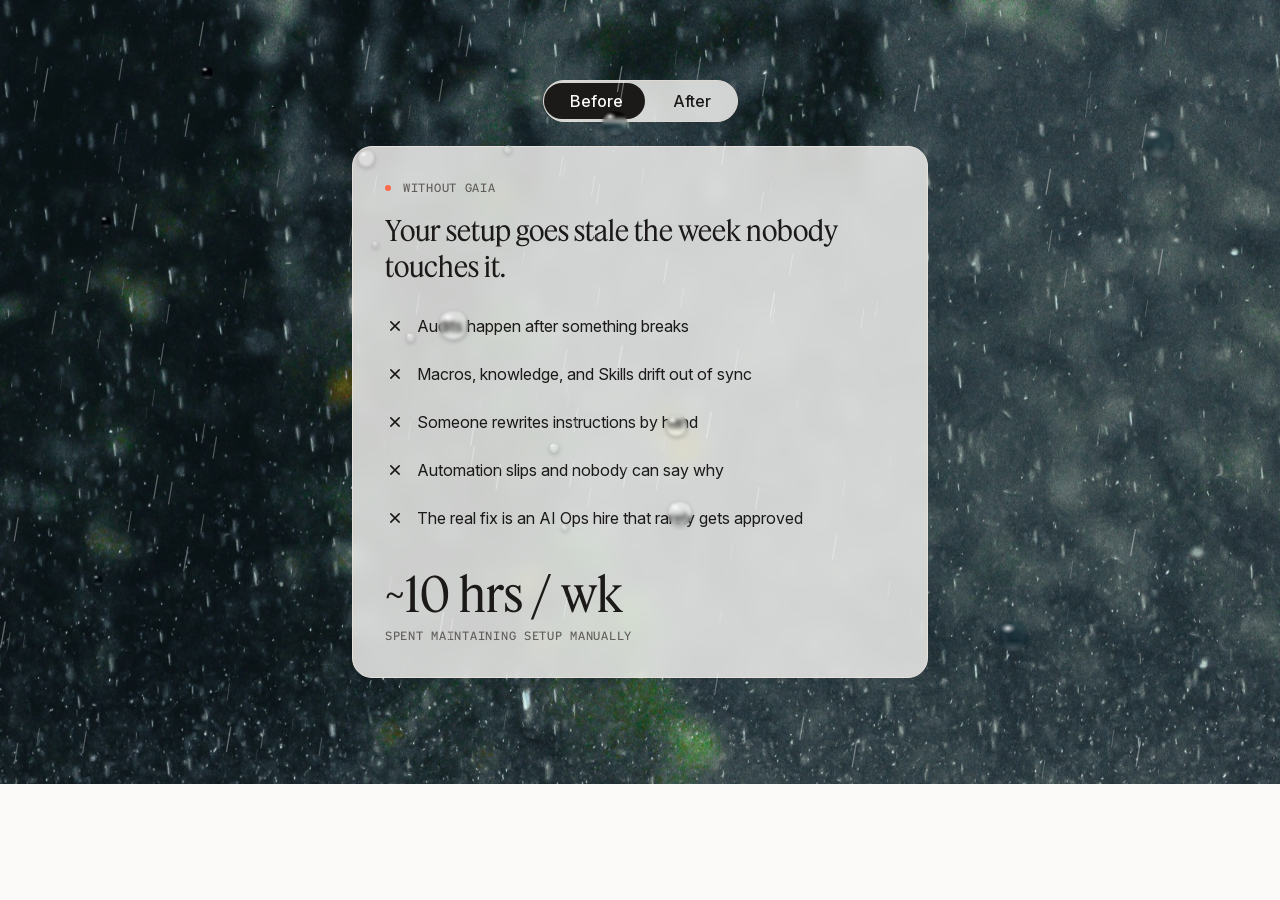
==== before-after-prototype/index.html @ 13d7703d "Add Before/After section prototype and README" ====
<!DOCTYPE html>
<html lang="en">
<head>
<meta charset="utf-8">
<meta name="viewport" content="width=device-width, initial-scale=1">
<title>Before and after Gaia</title>
<style>
  @font-face { font-family: "Feature Deck"; src: url("assets/fonts/FeatureDeck-Regular-Web.woff2") format("woff2"); font-weight: 400; font-display: swap; }
  @font-face { font-family: "Inter Variable"; src: url("assets/fonts/InterVariable.woff2") format("woff2"); font-weight: 100 900; font-display: swap; }
  @font-face { font-family: "Red Hat Mono"; src: url("assets/fonts/RedHatMono-VF.woff2") format("woff2"); font-weight: 300 700; font-display: swap; }

  :root {
    --paper: #fcfaf8;
    --ink: #1b1a19;
    --content-tertiary: #5f5c59;
    --border-default: #e8e2dc;
    --border-bold: #dfd9d3;
    --border-faint: #f8f5f1;
    --brand-500: #fb6b4b;
    --card-bg: rgba(252, 250, 248, 0.8);
    --fade: 450ms;
  }

  * { box-sizing: border-box; }
  html, body { margin: 0; background: var(--paper); color: var(--ink); }
  body { font-family: "Inter Variable", Inter, system-ui, sans-serif; -webkit-font-smoothing: antialiased; }

  /* ---------- Section ---------- */
  .ba {
    position: relative;
    width: 100%;
    max-width: 1440px;
    min-height: 780px;
    margin: 0 auto;
    padding: 80px 24px;
    display: flex;
    flex-direction: column;
    align-items: center;
    gap: 24px;
    overflow: hidden;
    isolation: isolate;
  }

  /* Two full-bleed scenes stacked; the active one is visible. */
  .scene {
    position: absolute; inset: 0;
    opacity: 0;
    transition: opacity var(--fade) ease;
    pointer-events: none;
    z-index: 0;
  }
  .scene img { position: absolute; inset: 0; width: 100%; height: 100%; object-fit: cover; }
  .ba[data-state="before"] .scene--before,
  .ba[data-state="after"]  .scene--after { opacity: 1; }

  /* Particle layer: its own stacking layer so it can sit under the card (A) or over everything (B). */
  .particles { position: absolute; inset: 0; z-index: 1; pointer-events: none; }
  .particles > * {
    position: absolute; inset: 0; width: 100%; height: 100%;
    opacity: 0; visibility: hidden;
    transition: opacity var(--fade) ease, visibility 0s linear var(--fade);
  }
  .ba[data-state="before"] .particles--before,
  .ba[data-state="after"]  .particles--after { opacity: 1; visibility: visible; transition-delay: 0s; }

  /* Wet glass: drops that sit on the "window", blur what is behind them, and slide down. */
  .glass { overflow: hidden; }
  .drop, .trail {
    position: absolute; left: 0; top: 0;
    will-change: transform;
  }
  /* Colourless lens. Real drops bend light at their edge: a thin bright ring at the rim, a faint
     darker band just inside it, a sharp highlight top-left, and a soft glow at the bottom where light
     leaves the drop. Only white and black at low alpha, so the drop takes its colour from the backdrop. */
  .drop {
    border-radius: 50%;
    -webkit-backdrop-filter: blur(2.5px) contrast(1.18) saturate(1.15);
    backdrop-filter: blur(2.5px) contrast(1.18) saturate(1.15);
    background:
      radial-gradient(ellipse 26% 18% at 31% 25%, rgba(255,255,255,.9) 0, rgba(255,255,255,.3) 55%, rgba(255,255,255,0) 100%),
      radial-gradient(ellipse 50% 26% at 50% 90%, rgba(255,255,255,.22) 0, rgba(255,255,255,0) 100%),
      radial-gradient(circle at 50% 50%, rgba(255,255,255,0) 58%, rgba(0,0,0,.13) 76%, rgba(255,255,255,.42) 89%, rgba(255,255,255,.1) 96%, rgba(255,255,255,0) 100%);
    box-shadow:
      inset 0 0 1px rgba(255,255,255,.4),
      inset -1px -2px 3px rgba(0,0,0,.12),
      0 2px 5px rgba(0,0,0,.16);
  }
  .drop.is-sliding { border-radius: 48% 48% 50% 50% / 38% 38% 62% 62%; }
  .trail {
    width: 2px; height: 1px; border-radius: 2px;
    background: linear-gradient(to bottom, rgba(255,255,255,0), rgba(255,255,255,.10));
    -webkit-backdrop-filter: blur(1px) brightness(1.06);
    backdrop-filter: blur(1px) brightness(1.06);
    transform-origin: top center;
  }
  .ba[data-layer="over"] .particles { z-index: 5; }

  /* ---------- Toggle ---------- */
  .toggle {
    position: relative; z-index: 2;
    display: flex; gap: 2px; padding: 2px;
    background: var(--card-bg);
    border: 1px solid var(--border-bold);
    border-radius: 999px;
    -webkit-backdrop-filter: blur(8px); backdrop-filter: blur(8px);
  }
  .toggle__thumb {
    position: absolute; top: 2px; left: 0; height: calc(100% - 4px);
    border-radius: 999px; background: var(--ink);
    transition: transform 380ms cubic-bezier(.3,.8,.3,1), width 380ms cubic-bezier(.3,.8,.3,1);
    will-change: transform, width;
  }
  .toggle button {
    appearance: none; border: 0; cursor: pointer; position: relative;
    padding: 6px 24px; border-radius: 999px;
    background: transparent; color: var(--ink);
    font: 500 16px/1.5 "Inter Variable", Inter, sans-serif;
    transition: color 300ms ease;
  }
  .toggle button[aria-pressed="true"] { color: var(--paper); }
  .toggle button:focus-visible { outline: 2px solid var(--brand-500); outline-offset: 2px; }

  /* ---------- Cards ---------- */
  .cards { position: relative; z-index: 2; display: grid; width: 100%; max-width: 576px; }
  .card {
    grid-area: 1 / 1;
    align-self: start;            /* each card keeps its own height */
    display: flex; flex-direction: column; gap: 24px;
    padding: 32px;
    border-radius: 20px;
    background: var(--card-bg);
    border: 1px solid var(--border-default);
    -webkit-backdrop-filter: blur(8px); backdrop-filter: blur(8px);
    opacity: 0;
    transition: opacity var(--fade) ease;
    pointer-events: none;
  }
  .card--after { overflow: hidden; }
  .ba[data-state="before"] .card--before,
  .ba[data-state="after"]  .card--after { opacity: 1; pointer-events: auto; }

  .card__top { display: flex; flex-direction: column; gap: 16px; }
  .eyebrow { display: flex; align-items: center; gap: 12px; }
  .eyebrow__dot { width: 6px; height: 6px; border-radius: 50%; background: var(--brand-500); }
  .eyebrow__logo {
    width: 24px; height: 24px; border-radius: 50%; overflow: hidden;
    border: 0.75px solid var(--border-faint);
    box-shadow: 0 0 0 1px var(--border-default);
  }
  .eyebrow__logo img { display: block; width: 100%; height: 100%; object-fit: cover; }
  .mono {
    font: 500 12px/1.5 "Red Hat Mono", ui-monospace, monospace;
    letter-spacing: 0.72px; text-transform: uppercase;
    color: var(--content-tertiary);
  }
  .card h3 {
    margin: 0;
    font: 400 28px/1.3 "Feature Deck", Georgia, serif;
    color: var(--ink);
  }
  .card ul { list-style: none; margin: 0; padding: 0; display: flex; flex-direction: column; }
  .card li { display: flex; align-items: center; gap: 12px; padding: 12px 0; font: 400 16px/1.5 "Inter Variable", Inter, sans-serif; }
  .card li img { width: 20px; height: 20px; flex: 0 0 20px; }
  .stat { display: flex; flex-direction: column; gap: 4px; }
  .card--after .stat { gap: 8px; }
  .stat strong { font: 400 48px/1.2 "Feature Deck", Georgia, serif; }

  /* Flower cut-out: centre sits 8px in from the card's right edge, on its bottom edge, rotated -24.18deg. */
  .flower {
    position: absolute;
    width: 442.8px; height: 527.3px;
    right: -213.4px; bottom: -263px;
    transform: rotate(-24.18deg);
    pointer-events: none;
  }
  .flower img { display: block; width: 100%; height: 100%; }

  /* ---------- Load-in on each toggle click ---------- */
  .scene img { transform: scale(1); }
  .scene.is-entering img { animation: settle 1100ms cubic-bezier(.2,.7,.2,1) both; }
  @keyframes settle { from { transform: scale(1.035); } to { transform: scale(1); } }

  .card.is-entering { animation: cardIn 520ms cubic-bezier(.2,.7,.2,1) both; }
  @keyframes cardIn { from { transform: translateY(10px) scale(.985); } to { transform: none; } }

  .card.is-entering :is(.eyebrow, h3, li, .stat) {
    animation: rise 560ms cubic-bezier(.2,.7,.2,1) both;
    animation-delay: calc(var(--i, 0) * 55ms + 80ms);
  }
  @keyframes rise { from { opacity: 0; transform: translateY(10px); } to { opacity: 1; transform: none; } }

  .card.is-entering .flower img { animation: bloom 900ms cubic-bezier(.2,.7,.2,1) both; animation-delay: 200ms; }
  @keyframes bloom { from { opacity: 0; transform: translate(28px, 28px) scale(.96); } to { opacity: 1; transform: none; } }

  @media (max-width: 640px) {
    .ba { min-height: 0; padding: 48px 16px; }
    .card { padding: 24px; }
    .card h3 { font-size: 24px; }
    .stat strong { font-size: 40px; }
  }
  @media (prefers-reduced-motion: reduce) {
    .scene, .card, .toggle button, .toggle__thumb { transition: none; }
    .is-entering, .is-entering * { animation: none !important; }
  }
</style>
</head>
<body>

<section class="ba" data-state="before" data-layer="over" id="ba">
  <!-- Scenes: the two photos. Particles are a separate layer so their stacking can be switched. -->
  <div class="scene scene--before" aria-hidden="true"><img src="assets/img/rain-bg.jpg" alt=""></div>
  <div class="scene scene--after" aria-hidden="true"><img src="assets/img/spring-bg.jpg" alt=""></div>
  <div class="particles" aria-hidden="true">
    <canvas id="rain" class="particles--before"></canvas>
    <div id="glass" class="glass particles--before"></div>
    <canvas id="petals" class="particles--after"></canvas>
  </div>

  <div class="toggle" role="group" aria-label="Before or after Gaia">
    <span class="toggle__thumb" aria-hidden="true"></span>
    <button type="button" data-set="before" aria-pressed="true">Before</button>
    <button type="button" data-set="after" aria-pressed="false">After</button>
  </div>

  <div class="cards">
    <article class="card card--before">
      <div class="card__top">
        <div class="card__top">
          <div class="eyebrow"><span class="eyebrow__dot"></span><span class="mono">Without Gaia</span></div>
          <h3>Your setup goes stale the week nobody touches it.</h3>
        </div>
        <ul>
          <li><img src="assets/img/before-cross.svg" alt="">Audits happen after something breaks</li>
          <li><img src="assets/img/before-cross.svg" alt="">Macros, knowledge, and Skills drift out of sync</li>
          <li><img src="assets/img/before-cross.svg" alt="">Someone rewrites instructions by hand</li>
          <li><img src="assets/img/before-cross.svg" alt="">Automation slips and nobody can say why</li>
          <li><img src="assets/img/before-cross.svg" alt="">The real fix is an AI Ops hire that rarely gets approved</li>
        </ul>
      </div>
      <div class="stat">
        <strong>~10 hrs / wk</strong>
        <span class="mono">Spent maintaining setup manually</span>
      </div>
    </article>

    <article class="card card--after">
      <div class="eyebrow"><span class="eyebrow__logo"><img src="assets/img/gaia-logo.png" alt=""></span><span class="mono">With Gaia</span></div>
      <h3>Your setup gets better with every fix you approve.</h3>
      <ul>
        <li><img src="assets/img/after-check.svg" alt="">Gaia checks your setup when you ask, or on a Routine</li>
        <li><img src="assets/img/after-check.svg" alt="">Ask, and Gaia drafts the fix for any conflict</li>
        <li><img src="assets/img/after-check.svg" alt="">Every draft waits for your approval</li>
        <li><img src="assets/img/after-check.svg" alt="">Routines keep an eye on the numbers you care about</li>
        <li><img src="assets/img/after-check.svg" alt="">AI Ops know-how built into Gorgias</li>
      </ul>
      <div class="stat">
        <strong>15 min / wk</strong>
        <span class="mono">Approve drafts. Done.</span>
      </div>
      <div class="flower" aria-hidden="true"><img src="assets/img/with-gaia-flower.png" alt=""></div>
    </article>
  </div>
</section>

<script>
(function () {
  const section = document.getElementById('ba');
  const reduced = matchMedia('(prefers-reduced-motion: reduce)').matches;

  /* ---------- Toggle ---------- */
  const toggle = section.querySelector('.toggle');
  const thumb = toggle.querySelector('.toggle__thumb');
  function moveThumb(b, instant) {
    if (instant) thumb.style.transition = 'none';
    thumb.style.width = b.offsetWidth + 'px';
    thumb.style.transform = `translateX(${b.offsetLeft - 2}px)`;
    if (instant) { void thumb.offsetWidth; thumb.style.transition = ''; }
  }
  // Stagger index for the load-in: each row of the active card rises 55ms after the one before.
  section.querySelectorAll('.card').forEach(card => {
    card.querySelectorAll('.eyebrow, h3, li, .stat').forEach((el, i) => el.style.setProperty('--i', i));
  });
  function enter(state) {
    const targets = [section.querySelector('.card--' + state), section.querySelector('.scene--' + state)];
    for (const el of targets) { el.classList.remove('is-entering'); void el.offsetWidth; el.classList.add('is-entering'); }
    clearTimeout(enter.t);
    enter.t = setTimeout(() => targets.forEach(el => el.classList.remove('is-entering')), 1400);
  }
  toggle.addEventListener('click', (e) => {
    const b = e.target.closest('button[data-set]'); if (!b) return;
    if (section.dataset.state === b.dataset.set) return;
    section.dataset.state = b.dataset.set;
    toggle.querySelectorAll('button').forEach(x => x.setAttribute('aria-pressed', String(x === b)));
    moveThumb(b, false);
    enter(b.dataset.set);
  });
  moveThumb(toggle.querySelector('button[aria-pressed="true"]'), true);
  document.fonts && document.fonts.ready.then(() => moveThumb(toggle.querySelector('button[aria-pressed="true"]'), true));

  const density = 2;   // locked in: max density, particles over everything

  /* ---------- Shared canvas plumbing ---------- */
  function makeLayer(canvas, setup, draw) {
    const ctx = canvas.getContext('2d');
    let w = 0, h = 0, dpr = 1, items = [], last = 0;
    function resize() {
      const r = canvas.getBoundingClientRect();
      dpr = Math.min(devicePixelRatio || 1, 2);
      w = r.width; h = r.height;
      canvas.width = Math.round(w * dpr); canvas.height = Math.round(h * dpr);
      ctx.setTransform(dpr, 0, 0, dpr, 0, 0);
      items = setup(w, h, density);
    }
    function frame(t) {
      const dt = Math.min((t - last) / 1000, 0.05); last = t;
      ctx.clearRect(0, 0, w, h);
      draw(ctx, items, w, h, dt, t / 1000);
    }
    return { resize, frame, reseed: () => { items = setup(w, h, density); } };
  }

  const rnd = (a, b) => a + Math.random() * (b - a);

  /* ---------- Rain: thin white streaks, slight lean, three depths ---------- */
  const rain = makeLayer(document.getElementById('rain'),
    (w, h, d) => {
      const n = Math.round((w * h) / 9000 * d);       // ~125 drops at 1440x780
      return Array.from({ length: n }, () => {
        const depth = Math.random();                   // 0 far, 1 near
        return {
          x: rnd(-w * 0.1, w), y: rnd(-h, h),
          len: 10 + depth * 16,
          speed: 520 + depth * 480,                    // px per second
          lean: 0.12 + depth * 0.06,                   // horizontal drift per unit fall
          alpha: 0.10 + depth * 0.28,
          width: 0.8 + depth * 0.6
        };
      });
    },
    (ctx, drops, w, h, dt) => {
      ctx.lineCap = 'round';
      for (const p of drops) {
        p.y += p.speed * dt; p.x -= p.speed * p.lean * dt;
        if (p.y > h + p.len) { p.y = -p.len - rnd(0, h * 0.3); p.x = rnd(0, w * 1.1); }
        ctx.strokeStyle = `rgba(255,255,255,${p.alpha})`;
        ctx.lineWidth = p.width;
        ctx.beginPath();
        ctx.moveTo(p.x, p.y);
        ctx.lineTo(p.x + p.len * p.lean, p.y - p.len);
        ctx.stroke();
      }
    });

  /* ---------- Petals and pollen: few, slow, swaying ---------- */
  const PETAL_COLORS = ['251,107,75', '240,150,140', '232,120,120', '255,170,150'];
  function petalPath(ctx, s) {
    // A single petal: two curves meeting at both tips.
    ctx.beginPath();
    ctx.moveTo(0, -s);
    ctx.bezierCurveTo(s * 0.9, -s * 0.6, s * 0.9, s * 0.6, 0, s);
    ctx.bezierCurveTo(-s * 0.9, s * 0.6, -s * 0.9, -s * 0.6, 0, -s);
    ctx.closePath();
  }
  // Near-camera petals: drawn once at 28px, then scaled up 2-3x. The upscale is what blurs them,
  // so it works in every browser without canvas filters.
  const spriteCache = new Map();
  function petalSprite(color) {
    if (spriteCache.has(color)) return spriteCache.get(color);
    const c = document.createElement('canvas'); c.width = c.height = 28;
    const x = c.getContext('2d');
    x.translate(14, 14); x.fillStyle = `rgb(${color})`;
    x.shadowColor = `rgb(${color})`; x.shadowBlur = 4;
    petalPath(x, 10); x.fill();
    spriteCache.set(color, c); return c;
  }
  const petals = makeLayer(document.getElementById('petals'),
    (w, h, d) => {
      const np = Math.round(Math.max(6, (w / 1440) * 11 * d));
      const nd = Math.round(Math.max(12, (w / 1440) * 28 * d));
      const nn = Math.round(Math.max(2, (w / 1440) * 3 * d));
      const list = [];
      for (let i = 0; i < nn; i++) list.push({
        kind: 'near',
        x: rnd(0, w), y: rnd(-h * 0.4, h),
        size: rnd(24, 46),
        vy: rnd(38, 70),                                // closer, so it moves faster (parallax)
        sway: rnd(60, 120), swayF: rnd(0.35, 0.65), phase: rnd(0, 6.28),
        rot: rnd(0, 6.28), rotV: rnd(-0.9, 0.9),
        alpha: rnd(0.16, 0.32),
        color: PETAL_COLORS[(i + 1) % PETAL_COLORS.length]
      });
      for (let i = 0; i < np; i++) list.push({
        kind: 'petal',
        x: rnd(0, w), y: rnd(-h * 0.2, h),
        size: rnd(7, 15),
        vy: rnd(14, 28),                                // fall speed px/s
        sway: rnd(18, 38), swayF: rnd(0.25, 0.5), phase: rnd(0, 6.28),
        rot: rnd(0, 6.28), rotV: rnd(-0.6, 0.6),
        alpha: rnd(0.22, 0.48),
        blur: rnd(1.5, 4),                              // soft edges, like the out-of-focus photo
        color: PETAL_COLORS[i % PETAL_COLORS.length]
      });
      for (let i = 0; i < nd; i++) list.push({
        kind: 'pollen',
        x: rnd(0, w), y: rnd(0, h),
        size: rnd(1.2, 2.6),
        vy: rnd(-10, -3),                               // pollen drifts up
        sway: rnd(6, 16), swayF: rnd(0.3, 0.7), phase: rnd(0, 6.28),
        alpha: rnd(0.35, 0.7)
      });
      return list;
    },
    (ctx, list, w, h, dt, t) => {
      for (const p of list) {
        p.y += p.vy * dt;
        const x = p.x + Math.sin(t * p.swayF + p.phase) * p.sway;
        if (p.kind === 'near') {
          p.rot += p.rotV * dt;
          if (p.y > h + p.size * 2) { p.y = -p.size * 2 - rnd(0, h * 0.5); p.x = rnd(0, w); }
          ctx.save();
          ctx.translate(x, p.y); ctx.rotate(p.rot);
          ctx.globalAlpha = p.alpha;
          ctx.drawImage(petalSprite(p.color), -p.size, -p.size, p.size * 2, p.size * 2);
          ctx.restore();
        } else if (p.kind === 'petal') {
          p.rot += p.rotV * dt;
          if (p.y > h + 30) { p.y = -30; p.x = rnd(0, w); }
          ctx.save();
          ctx.translate(x, p.y); ctx.rotate(p.rot);
          ctx.fillStyle = `rgba(${p.color},${p.alpha})`;
          ctx.shadowColor = `rgba(${p.color},${p.alpha})`; ctx.shadowBlur = p.blur;
          petalPath(ctx, p.size); ctx.fill();
          ctx.restore();
        } else {
          if (p.y < -10) { p.y = h + 10; p.x = rnd(0, w); }
          const twinkle = 0.75 + 0.25 * Math.sin(t * 2 + p.phase);
          ctx.fillStyle = `rgba(255,246,214,${p.alpha * twinkle})`;
          ctx.beginPath(); ctx.arc(x, p.y, p.size, 0, 6.28); ctx.fill();
        }
      }
    });

  /* ---------- Wet glass: DOM drops with backdrop-filter, sticking then sliding ---------- */
  const glass = (() => {
    const root = document.getElementById('glass');
    let w = 0, h = 0, drops = [];
    function spawn(d, fresh) {
      d.size = Math.round(6 + Math.pow(Math.random(), 1.6) * 32);   // 6-38px, skewed small
      d.x = rnd(w * 0.02, w * 0.98);
      d.y = fresh ? rnd(-20, h * 0.85) : rnd(-30, h * 0.35);
      d.y0 = d.y; d.vy = 0; d.vx = 0;
      d.grow = 0;                                                 // 0..1, settles in over ~1s
      d.wait = rnd(1, 5);                                         // every drop slides within 1-5s
      d.sliding = false;
      d.el.classList.remove('is-sliding');
      d.trail.style.transform = 'scaleY(0)';
      d.el.style.width = d.el.style.height = d.size + 'px';
    }
    function build() {
      root.textContent = '';
      const n = Math.round((w / 1440) * 10 * density);
      drops = Array.from({ length: n }, () => {
        const el = document.createElement('div'); el.className = 'drop';
        const trail = document.createElement('div'); trail.className = 'trail';
        root.appendChild(trail); root.appendChild(el);
        const d = { el, trail }; spawn(d, true); return d;
      });
    }
    function resize() { const r = root.getBoundingClientRect(); w = r.width; h = r.height; build(); }
    function frame(dt) {
      for (const d of drops) {
        if (!d.sliding) {
          d.grow = Math.min(1, d.grow + dt);
          d.wait -= dt;
          if (d.wait <= 0) { d.sliding = true; d.el.classList.add('is-sliding'); }
        } else {
          d.vy = Math.min(d.vy + 120 * dt * (d.size / 12), 90 + d.size * 5);   // small drops crawl, big ones run
          d.vx += (rnd(-1, 1) * 25 - d.vx * 2) * dt;               // small wander, damped
          d.y += d.vy * dt; d.x += d.vx * dt;
          const len = Math.min(Math.max(0, d.y - d.y0), 40 + d.size * 3);   // short wet track behind the drop
          d.trail.style.transform = `translate(${d.x - 1}px, ${d.y - len}px) scaleY(${len})`;
          if (d.y > h + 30) spawn(d, false);
        }
        const sc = 0.6 + 0.4 * d.grow, sy = d.sliding ? 1.25 : 1;
        d.el.style.transform = `translate(${d.x - d.size / 2}px, ${d.y - d.size / 2}px) scale(${sc}, ${sc * sy})`;
      }
    }
    return { resize, frame, reseed: build };
  })();

  /* ---------- Run loop: only the visible scene, only while on screen ---------- */
  let visible = true, raf = 0;
  function loop(t) {
    raf = 0;
    if (!visible || document.hidden) return;
    rain.frame(t); petals.frame(t);   // both, so the crossfade never shows a stale frame
    glass.frame(Math.min((t - (loop.last || t)) / 1000, 0.05)); loop.last = t;
    raf = requestAnimationFrame(loop);
  }
  function start() { if (!raf && !reduced) raf = requestAnimationFrame(loop); }
  function resizeAll() { rain.resize(); petals.resize(); glass.resize(); if (reduced) { rain.frame(0); petals.frame(0); glass.frame(0); } }

  new ResizeObserver(resizeAll).observe(section);
  new IntersectionObserver(([e]) => { visible = e.isIntersecting; start(); }, { threshold: 0.05 }).observe(section);
  document.addEventListener('visibilitychange', start);
  section.addEventListener('transitionend', start);
  toggle.addEventListener('click', start);
  resizeAll(); start();
})();
</script>
</body>
</html>
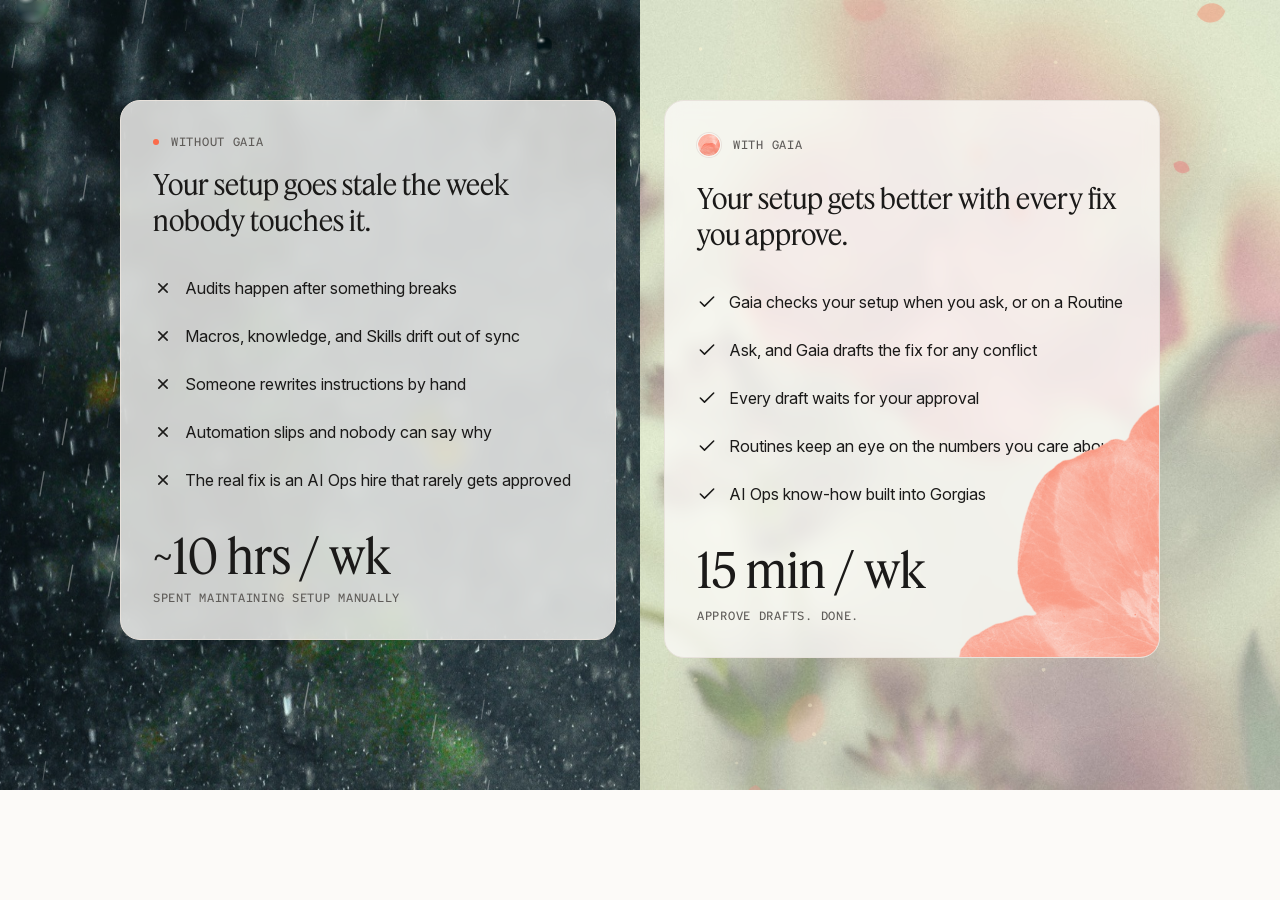
==== commit 2f3b988d: "Reorder sections, drop Drafts, show before and after side by side The Gaia Hub, Conversation and Sha" ====
--- a/before-after-prototype/index.html
+++ b/before-after-prototype/index.html
@@ -25,43 +25,41 @@
   html, body { margin: 0; background: var(--paper); color: var(--ink); }
   body { font-family: "Inter Variable", Inter, system-ui, sans-serif; -webkit-font-smoothing: antialiased; }
 
-  /* ---------- Section ---------- */
+  /* ---------- Section ----------
+     One full-bleed strip, split down the middle: rain on the left, spring on the right.
+     Each half clips its own photo and its own particles, so nothing crosses the seam. */
   .ba {
     position: relative;
     width: 100%;
     max-width: 1440px;
-    min-height: 780px;
     margin: 0 auto;
-    padding: 80px 24px;
-    display: flex;
-    flex-direction: column;
-    align-items: center;
-    gap: 24px;
     overflow: hidden;
     isolation: isolate;
   }
 
-  /* Two full-bleed scenes stacked; the active one is visible. */
-  .scene {
+  .halves { display: flex; }
+  /* Each half holds its own photo, its own particles and its own card, so the card
+     always sits on the scene it belongs to, at any width. */
+  .half {
+    position: relative; flex: 1; overflow: hidden;
+    display: flex; align-items: flex-start;
+    padding: 100px 24px 132px;
+  }
+  /* The cards hug the seam: 24px from the middle, so at 1440 they land on the 1200 grid. */
+  .half--before { justify-content: flex-end; padding-left: 120px; }
+  .half--after  { justify-content: flex-start; padding-right: 120px; }
+  .half img.scene {
     position: absolute; inset: 0;
-    opacity: 0;
-    transition: opacity var(--fade) ease;
-    pointer-events: none;
+    width: 100%; height: 100%; object-fit: cover;
     z-index: 0;
   }
-  .scene img { position: absolute; inset: 0; width: 100%; height: 100%; object-fit: cover; }
-  .ba[data-state="before"] .scene--before,
-  .ba[data-state="after"]  .scene--after { opacity: 1; }
-
-  /* Particle layer: its own stacking layer so it can sit under the card (A) or over everything (B). */
-  .particles { position: absolute; inset: 0; z-index: 1; pointer-events: none; }
-  .particles > * {
-    position: absolute; inset: 0; width: 100%; height: 100%;
-    opacity: 0; visibility: hidden;
-    transition: opacity var(--fade) ease, visibility 0s linear var(--fade);
-  }
-  .ba[data-state="before"] .particles--before,
-  .ba[data-state="after"]  .particles--after { opacity: 1; visibility: visible; transition-delay: 0s; }
+  /* The photos are shot wide; anchor each one away from the seam so the join reads as one scene. */
+  .half--before img.scene { object-position: 40% 50%; }
+  .half--after  img.scene { object-position: 60% 50%; }
+
+  /* Particles live inside their own half and inherit its clipping. */
+  .particles { position: absolute; inset: 0; z-index: 2; pointer-events: none; }
+  .particles > * { position: absolute; inset: 0; width: 100%; height: 100%; }
 
   /* Wet glass: drops that sit on the "window", blur what is behind them, and slide down. */
   .glass { overflow: hidden; }
@@ -93,51 +91,19 @@
     backdrop-filter: blur(1px) brightness(1.06);
     transform-origin: top center;
   }
-  .ba[data-layer="over"] .particles { z-index: 5; }
-
-  /* ---------- Toggle ---------- */
-  .toggle {
-    position: relative; z-index: 2;
-    display: flex; gap: 2px; padding: 2px;
-    background: var(--card-bg);
-    border: 1px solid var(--border-bold);
-    border-radius: 999px;
-    -webkit-backdrop-filter: blur(8px); backdrop-filter: blur(8px);
-  }
-  .toggle__thumb {
-    position: absolute; top: 2px; left: 0; height: calc(100% - 4px);
-    border-radius: 999px; background: var(--ink);
-    transition: transform 380ms cubic-bezier(.3,.8,.3,1), width 380ms cubic-bezier(.3,.8,.3,1);
-    will-change: transform, width;
-  }
-  .toggle button {
-    appearance: none; border: 0; cursor: pointer; position: relative;
-    padding: 6px 24px; border-radius: 999px;
-    background: transparent; color: var(--ink);
-    font: 500 16px/1.5 "Inter Variable", Inter, sans-serif;
-    transition: color 300ms ease;
-  }
-  .toggle button[aria-pressed="true"] { color: var(--paper); }
-  .toggle button:focus-visible { outline: 2px solid var(--brand-500); outline-offset: 2px; }
 
   /* ---------- Cards ---------- */
-  .cards { position: relative; z-index: 2; display: grid; width: 100%; max-width: 576px; }
   .card {
-    grid-area: 1 / 1;
-    align-self: start;            /* each card keeps its own height */
+    position: relative; z-index: 3;
+    width: 100%; max-width: 576px;
     display: flex; flex-direction: column; gap: 24px;
     padding: 32px;
     border-radius: 20px;
     background: var(--card-bg);
     border: 1px solid var(--border-default);
     -webkit-backdrop-filter: blur(8px); backdrop-filter: blur(8px);
-    opacity: 0;
-    transition: opacity var(--fade) ease;
-    pointer-events: none;
-  }
-  .card--after { overflow: hidden; }
-  .ba[data-state="before"] .card--before,
-  .ba[data-state="after"]  .card--after { opacity: 1; pointer-events: auto; }
+  }
+  .card--after { position: relative; overflow: hidden; }
 
   .card__top { display: flex; flex-direction: column; gap: 16px; }
   .eyebrow { display: flex; align-items: center; gap: 12px; }
@@ -175,56 +141,54 @@
   }
   .flower img { display: block; width: 100%; height: 100%; }
 
-  /* ---------- Load-in on each toggle click ---------- */
-  .scene img { transform: scale(1); }
-  .scene.is-entering img { animation: settle 1100ms cubic-bezier(.2,.7,.2,1) both; }
+  /* ---------- Load-in, once, when the section scrolls into view ---------- */
+  .half img.scene { transform: scale(1); }
+  .ba.is-entering img.scene { animation: settle 1100ms cubic-bezier(.2,.7,.2,1) both; }
   @keyframes settle { from { transform: scale(1.035); } to { transform: scale(1); } }
 
-  .card.is-entering { animation: cardIn 520ms cubic-bezier(.2,.7,.2,1) both; }
+  .ba.is-entering .card { animation: cardIn 520ms cubic-bezier(.2,.7,.2,1) both; }
   @keyframes cardIn { from { transform: translateY(10px) scale(.985); } to { transform: none; } }
 
-  .card.is-entering :is(.eyebrow, h3, li, .stat) {
+  .ba.is-entering .card :is(.eyebrow, h3, li, .stat) {
     animation: rise 560ms cubic-bezier(.2,.7,.2,1) both;
     animation-delay: calc(var(--i, 0) * 55ms + 80ms);
   }
   @keyframes rise { from { opacity: 0; transform: translateY(10px); } to { opacity: 1; transform: none; } }
 
-  .card.is-entering .flower img { animation: bloom 900ms cubic-bezier(.2,.7,.2,1) both; animation-delay: 200ms; }
+  .ba.is-entering .flower img { animation: bloom 900ms cubic-bezier(.2,.7,.2,1) both; animation-delay: 200ms; }
   @keyframes bloom { from { opacity: 0; transform: translate(28px, 28px) scale(.96); } to { opacity: 1; transform: none; } }
 
+  /* Under 900px the halves stack, each keeping its own scene behind its own card. */
+  @media (max-width: 900px) {
+    .halves { flex-direction: column; }
+    .half, .half--before, .half--after {
+      justify-content: center;
+      padding: 64px 24px;
+    }
+  }
   @media (max-width: 640px) {
-    .ba { min-height: 0; padding: 48px 16px; }
+    .half, .half--before, .half--after { padding: 48px 16px; }
     .card { padding: 24px; }
     .card h3 { font-size: 24px; }
     .stat strong { font-size: 40px; }
   }
   @media (prefers-reduced-motion: reduce) {
-    .scene, .card, .toggle button, .toggle__thumb { transition: none; }
     .is-entering, .is-entering * { animation: none !important; }
   }
 </style>
 </head>
 <body>
 
-<section class="ba" data-state="before" data-layer="over" id="ba">
-  <!-- Scenes: the two photos. Particles are a separate layer so their stacking can be switched. -->
-  <div class="scene scene--before" aria-hidden="true"><img src="assets/img/rain-bg.jpg" alt=""></div>
-  <div class="scene scene--after" aria-hidden="true"><img src="assets/img/spring-bg.jpg" alt=""></div>
-  <div class="particles" aria-hidden="true">
-    <canvas id="rain" class="particles--before"></canvas>
-    <div id="glass" class="glass particles--before"></div>
-    <canvas id="petals" class="particles--after"></canvas>
-  </div>
-
-  <div class="toggle" role="group" aria-label="Before or after Gaia">
-    <span class="toggle__thumb" aria-hidden="true"></span>
-    <button type="button" data-set="before" aria-pressed="true">Before</button>
-    <button type="button" data-set="after" aria-pressed="false">After</button>
-  </div>
-
-  <div class="cards">
-    <article class="card card--before">
-      <div class="card__top">
+<section class="ba" id="ba">
+  <!-- The strip: rain on the left, spring on the right. Each half clips its own particles. -->
+  <div class="halves">
+    <div class="half half--before">
+      <img class="scene" src="assets/img/rain-bg.jpg" alt="" aria-hidden="true">
+      <div class="particles" aria-hidden="true">
+        <canvas id="rain"></canvas>
+        <div id="glass" class="glass"></div>
+      </div>
+      <article class="card card--before">
         <div class="card__top">
           <div class="eyebrow"><span class="eyebrow__dot"></span><span class="mono">Without Gaia</span></div>
           <h3>Your setup goes stale the week nobody touches it.</h3>
@@ -236,29 +200,34 @@
           <li><img src="assets/img/before-cross.svg" alt="">Automation slips and nobody can say why</li>
           <li><img src="assets/img/before-cross.svg" alt="">The real fix is an AI Ops hire that rarely gets approved</li>
         </ul>
+        <div class="stat">
+          <strong>~10 hrs / wk</strong>
+          <span class="mono">Spent maintaining setup manually</span>
+        </div>
+      </article>
+    </div>
+    <div class="half half--after">
+      <img class="scene" src="assets/img/spring-bg.jpg" alt="" aria-hidden="true">
+      <div class="particles" aria-hidden="true">
+        <canvas id="petals"></canvas>
       </div>
-      <div class="stat">
-        <strong>~10 hrs / wk</strong>
-        <span class="mono">Spent maintaining setup manually</span>
-      </div>
-    </article>
-
-    <article class="card card--after">
-      <div class="eyebrow"><span class="eyebrow__logo"><img src="assets/img/gaia-logo.png" alt=""></span><span class="mono">With Gaia</span></div>
-      <h3>Your setup gets better with every fix you approve.</h3>
-      <ul>
-        <li><img src="assets/img/after-check.svg" alt="">Gaia checks your setup when you ask, or on a Routine</li>
-        <li><img src="assets/img/after-check.svg" alt="">Ask, and Gaia drafts the fix for any conflict</li>
-        <li><img src="assets/img/after-check.svg" alt="">Every draft waits for your approval</li>
-        <li><img src="assets/img/after-check.svg" alt="">Routines keep an eye on the numbers you care about</li>
-        <li><img src="assets/img/after-check.svg" alt="">AI Ops know-how built into Gorgias</li>
-      </ul>
-      <div class="stat">
-        <strong>15 min / wk</strong>
-        <span class="mono">Approve drafts. Done.</span>
-      </div>
-      <div class="flower" aria-hidden="true"><img src="assets/img/with-gaia-flower.png" alt=""></div>
-    </article>
+      <article class="card card--after">
+        <div class="eyebrow"><span class="eyebrow__logo"><img src="assets/img/gaia-logo.png" alt=""></span><span class="mono">With Gaia</span></div>
+        <h3>Your setup gets better with every fix you approve.</h3>
+        <ul>
+          <li><img src="assets/img/after-check.svg" alt="">Gaia checks your setup when you ask, or on a Routine</li>
+          <li><img src="assets/img/after-check.svg" alt="">Ask, and Gaia drafts the fix for any conflict</li>
+          <li><img src="assets/img/after-check.svg" alt="">Every draft waits for your approval</li>
+          <li><img src="assets/img/after-check.svg" alt="">Routines keep an eye on the numbers you care about</li>
+          <li><img src="assets/img/after-check.svg" alt="">AI Ops know-how built into Gorgias</li>
+        </ul>
+        <div class="stat">
+          <strong>15 min / wk</strong>
+          <span class="mono">Approve drafts. Done.</span>
+        </div>
+        <div class="flower" aria-hidden="true"><img src="assets/img/with-gaia-flower.png" alt=""></div>
+      </article>
+    </div>
   </div>
 </section>
 
@@ -267,35 +236,18 @@
   const section = document.getElementById('ba');
   const reduced = matchMedia('(prefers-reduced-motion: reduce)').matches;
 
-  /* ---------- Toggle ---------- */
-  const toggle = section.querySelector('.toggle');
-  const thumb = toggle.querySelector('.toggle__thumb');
-  function moveThumb(b, instant) {
-    if (instant) thumb.style.transition = 'none';
-    thumb.style.width = b.offsetWidth + 'px';
-    thumb.style.transform = `translateX(${b.offsetLeft - 2}px)`;
-    if (instant) { void thumb.offsetWidth; thumb.style.transition = ''; }
-  }
-  // Stagger index for the load-in: each row of the active card rises 55ms after the one before.
+  /* ---------- Load-in: fires once, the first time the section scrolls into view ---------- */
+  // Stagger index: each row of a card rises 55ms after the one before.
   section.querySelectorAll('.card').forEach(card => {
     card.querySelectorAll('.eyebrow, h3, li, .stat').forEach((el, i) => el.style.setProperty('--i', i));
   });
-  function enter(state) {
-    const targets = [section.querySelector('.card--' + state), section.querySelector('.scene--' + state)];
-    for (const el of targets) { el.classList.remove('is-entering'); void el.offsetWidth; el.classList.add('is-entering'); }
-    clearTimeout(enter.t);
-    enter.t = setTimeout(() => targets.forEach(el => el.classList.remove('is-entering')), 1400);
-  }
-  toggle.addEventListener('click', (e) => {
-    const b = e.target.closest('button[data-set]'); if (!b) return;
-    if (section.dataset.state === b.dataset.set) return;
-    section.dataset.state = b.dataset.set;
-    toggle.querySelectorAll('button').forEach(x => x.setAttribute('aria-pressed', String(x === b)));
-    moveThumb(b, false);
-    enter(b.dataset.set);
-  });
-  moveThumb(toggle.querySelector('button[aria-pressed="true"]'), true);
-  document.fonts && document.fonts.ready.then(() => moveThumb(toggle.querySelector('button[aria-pressed="true"]'), true));
+  let entered = false;
+  function enter() {
+    if (entered || reduced) return;
+    entered = true;
+    section.classList.add('is-entering');
+    setTimeout(() => section.classList.remove('is-entering'), 1600);
+  }
 
   const density = 2;   // locked in: max density, particles over everything
 
@@ -458,7 +410,7 @@
     }
     function build() {
       root.textContent = '';
-      const n = Math.round((w / 1440) * 10 * density);
+      const n = Math.round((w / 1440) * 10 * density);   // w is one half's width, so this is ~half the old count
       drops = Array.from({ length: n }, () => {
         const el = document.createElement('div'); el.className = 'drop';
         const trail = document.createElement('div'); trail.className = 'trail';
@@ -493,7 +445,7 @@
   function loop(t) {
     raf = 0;
     if (!visible || document.hidden) return;
-    rain.frame(t); petals.frame(t);   // both, so the crossfade never shows a stale frame
+    rain.frame(t); petals.frame(t);   // both halves are on screen at once
     glass.frame(Math.min((t - (loop.last || t)) / 1000, 0.05)); loop.last = t;
     raf = requestAnimationFrame(loop);
   }
@@ -501,10 +453,12 @@
   function resizeAll() { rain.resize(); petals.resize(); glass.resize(); if (reduced) { rain.frame(0); petals.frame(0); glass.frame(0); } }
 
   new ResizeObserver(resizeAll).observe(section);
-  new IntersectionObserver(([e]) => { visible = e.isIntersecting; start(); }, { threshold: 0.05 }).observe(section);
+  new IntersectionObserver(([e]) => {
+    visible = e.isIntersecting;
+    if (visible) enter();
+    start();
+  }, { threshold: 0.05 }).observe(section);
   document.addEventListener('visibilitychange', start);
-  section.addEventListener('transitionend', start);
-  toggle.addEventListener('click', start);
   resizeAll(); start();
 })();
 </script>
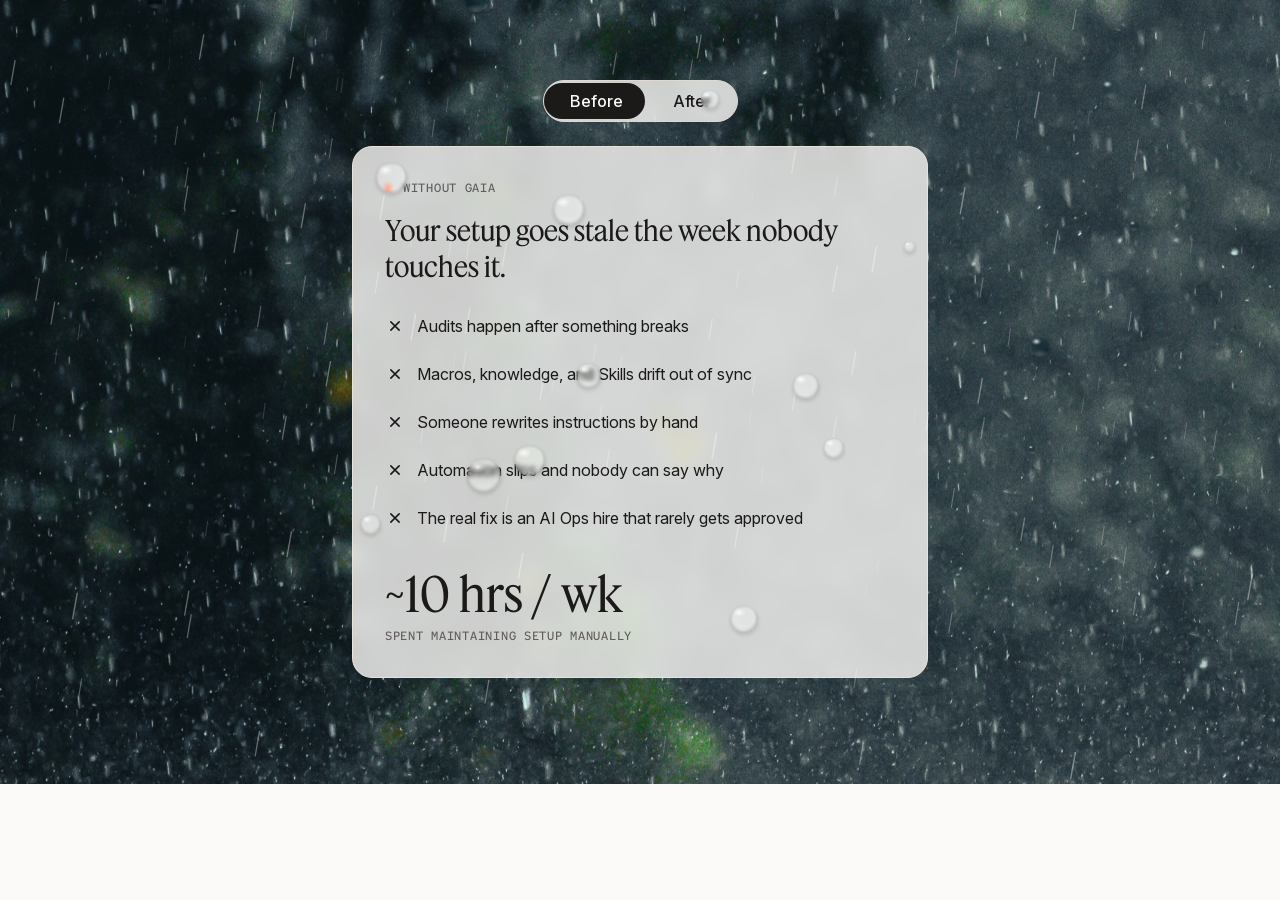
==== commit d6d9d6fc: "Restore the Before/After toggle, keep the new section order Design review asked for the toggle back " ====
--- a/before-after-prototype/index.html
+++ b/before-after-prototype/index.html
@@ -25,41 +25,43 @@
   html, body { margin: 0; background: var(--paper); color: var(--ink); }
   body { font-family: "Inter Variable", Inter, system-ui, sans-serif; -webkit-font-smoothing: antialiased; }
 
-  /* ---------- Section ----------
-     One full-bleed strip, split down the middle: rain on the left, spring on the right.
-     Each half clips its own photo and its own particles, so nothing crosses the seam. */
+  /* ---------- Section ---------- */
   .ba {
     position: relative;
     width: 100%;
     max-width: 1440px;
+    min-height: 780px;
     margin: 0 auto;
+    padding: 80px 24px;
+    display: flex;
+    flex-direction: column;
+    align-items: center;
+    gap: 24px;
     overflow: hidden;
     isolation: isolate;
   }
 
-  .halves { display: flex; }
-  /* Each half holds its own photo, its own particles and its own card, so the card
-     always sits on the scene it belongs to, at any width. */
-  .half {
-    position: relative; flex: 1; overflow: hidden;
-    display: flex; align-items: flex-start;
-    padding: 100px 24px 132px;
-  }
-  /* The cards hug the seam: 24px from the middle, so at 1440 they land on the 1200 grid. */
-  .half--before { justify-content: flex-end; padding-left: 120px; }
-  .half--after  { justify-content: flex-start; padding-right: 120px; }
-  .half img.scene {
+  /* Two full-bleed scenes stacked; the active one is visible. */
+  .scene {
     position: absolute; inset: 0;
-    width: 100%; height: 100%; object-fit: cover;
+    opacity: 0;
+    transition: opacity var(--fade) ease;
+    pointer-events: none;
     z-index: 0;
   }
-  /* The photos are shot wide; anchor each one away from the seam so the join reads as one scene. */
-  .half--before img.scene { object-position: 40% 50%; }
-  .half--after  img.scene { object-position: 60% 50%; }
-
-  /* Particles live inside their own half and inherit its clipping. */
-  .particles { position: absolute; inset: 0; z-index: 2; pointer-events: none; }
-  .particles > * { position: absolute; inset: 0; width: 100%; height: 100%; }
+  .scene img { position: absolute; inset: 0; width: 100%; height: 100%; object-fit: cover; }
+  .ba[data-state="before"] .scene--before,
+  .ba[data-state="after"]  .scene--after { opacity: 1; }
+
+  /* Particle layer: its own stacking layer so it can sit under the card (A) or over everything (B). */
+  .particles { position: absolute; inset: 0; z-index: 1; pointer-events: none; }
+  .particles > * {
+    position: absolute; inset: 0; width: 100%; height: 100%;
+    opacity: 0; visibility: hidden;
+    transition: opacity var(--fade) ease, visibility 0s linear var(--fade);
+  }
+  .ba[data-state="before"] .particles--before,
+  .ba[data-state="after"]  .particles--after { opacity: 1; visibility: visible; transition-delay: 0s; }
 
   /* Wet glass: drops that sit on the "window", blur what is behind them, and slide down. */
   .glass { overflow: hidden; }
@@ -91,19 +93,51 @@
     backdrop-filter: blur(1px) brightness(1.06);
     transform-origin: top center;
   }
+  .ba[data-layer="over"] .particles { z-index: 5; }
+
+  /* ---------- Toggle ---------- */
+  .toggle {
+    position: relative; z-index: 2;
+    display: flex; gap: 2px; padding: 2px;
+    background: var(--card-bg);
+    border: 1px solid var(--border-bold);
+    border-radius: 999px;
+    -webkit-backdrop-filter: blur(8px); backdrop-filter: blur(8px);
+  }
+  .toggle__thumb {
+    position: absolute; top: 2px; left: 0; height: calc(100% - 4px);
+    border-radius: 999px; background: var(--ink);
+    transition: transform 380ms cubic-bezier(.3,.8,.3,1), width 380ms cubic-bezier(.3,.8,.3,1);
+    will-change: transform, width;
+  }
+  .toggle button {
+    appearance: none; border: 0; cursor: pointer; position: relative;
+    padding: 6px 24px; border-radius: 999px;
+    background: transparent; color: var(--ink);
+    font: 500 16px/1.5 "Inter Variable", Inter, sans-serif;
+    transition: color 300ms ease;
+  }
+  .toggle button[aria-pressed="true"] { color: var(--paper); }
+  .toggle button:focus-visible { outline: 2px solid var(--brand-500); outline-offset: 2px; }
 
   /* ---------- Cards ---------- */
+  .cards { position: relative; z-index: 2; display: grid; width: 100%; max-width: 576px; }
   .card {
-    position: relative; z-index: 3;
-    width: 100%; max-width: 576px;
+    grid-area: 1 / 1;
+    align-self: start;            /* each card keeps its own height */
     display: flex; flex-direction: column; gap: 24px;
     padding: 32px;
     border-radius: 20px;
     background: var(--card-bg);
     border: 1px solid var(--border-default);
     -webkit-backdrop-filter: blur(8px); backdrop-filter: blur(8px);
-  }
-  .card--after { position: relative; overflow: hidden; }
+    opacity: 0;
+    transition: opacity var(--fade) ease;
+    pointer-events: none;
+  }
+  .card--after { overflow: hidden; }
+  .ba[data-state="before"] .card--before,
+  .ba[data-state="after"]  .card--after { opacity: 1; pointer-events: auto; }
 
   .card__top { display: flex; flex-direction: column; gap: 16px; }
   .eyebrow { display: flex; align-items: center; gap: 12px; }
@@ -141,54 +175,56 @@
   }
   .flower img { display: block; width: 100%; height: 100%; }
 
-  /* ---------- Load-in, once, when the section scrolls into view ---------- */
-  .half img.scene { transform: scale(1); }
-  .ba.is-entering img.scene { animation: settle 1100ms cubic-bezier(.2,.7,.2,1) both; }
+  /* ---------- Load-in on each toggle click ---------- */
+  .scene img { transform: scale(1); }
+  .scene.is-entering img { animation: settle 1100ms cubic-bezier(.2,.7,.2,1) both; }
   @keyframes settle { from { transform: scale(1.035); } to { transform: scale(1); } }
 
-  .ba.is-entering .card { animation: cardIn 520ms cubic-bezier(.2,.7,.2,1) both; }
+  .card.is-entering { animation: cardIn 520ms cubic-bezier(.2,.7,.2,1) both; }
   @keyframes cardIn { from { transform: translateY(10px) scale(.985); } to { transform: none; } }
 
-  .ba.is-entering .card :is(.eyebrow, h3, li, .stat) {
+  .card.is-entering :is(.eyebrow, h3, li, .stat) {
     animation: rise 560ms cubic-bezier(.2,.7,.2,1) both;
     animation-delay: calc(var(--i, 0) * 55ms + 80ms);
   }
   @keyframes rise { from { opacity: 0; transform: translateY(10px); } to { opacity: 1; transform: none; } }
 
-  .ba.is-entering .flower img { animation: bloom 900ms cubic-bezier(.2,.7,.2,1) both; animation-delay: 200ms; }
+  .card.is-entering .flower img { animation: bloom 900ms cubic-bezier(.2,.7,.2,1) both; animation-delay: 200ms; }
   @keyframes bloom { from { opacity: 0; transform: translate(28px, 28px) scale(.96); } to { opacity: 1; transform: none; } }
 
-  /* Under 900px the halves stack, each keeping its own scene behind its own card. */
-  @media (max-width: 900px) {
-    .halves { flex-direction: column; }
-    .half, .half--before, .half--after {
-      justify-content: center;
-      padding: 64px 24px;
-    }
-  }
   @media (max-width: 640px) {
-    .half, .half--before, .half--after { padding: 48px 16px; }
+    .ba { min-height: 0; padding: 48px 16px; }
     .card { padding: 24px; }
     .card h3 { font-size: 24px; }
     .stat strong { font-size: 40px; }
   }
   @media (prefers-reduced-motion: reduce) {
+    .scene, .card, .toggle button, .toggle__thumb { transition: none; }
     .is-entering, .is-entering * { animation: none !important; }
   }
 </style>
 </head>
 <body>
 
-<section class="ba" id="ba">
-  <!-- The strip: rain on the left, spring on the right. Each half clips its own particles. -->
-  <div class="halves">
-    <div class="half half--before">
-      <img class="scene" src="assets/img/rain-bg.jpg" alt="" aria-hidden="true">
-      <div class="particles" aria-hidden="true">
-        <canvas id="rain"></canvas>
-        <div id="glass" class="glass"></div>
-      </div>
-      <article class="card card--before">
+<section class="ba" data-state="before" data-layer="over" id="ba">
+  <!-- Scenes: the two photos. Particles are a separate layer so their stacking can be switched. -->
+  <div class="scene scene--before" aria-hidden="true"><img src="assets/img/rain-bg.jpg" alt=""></div>
+  <div class="scene scene--after" aria-hidden="true"><img src="assets/img/spring-bg.jpg" alt=""></div>
+  <div class="particles" aria-hidden="true">
+    <canvas id="rain" class="particles--before"></canvas>
+    <div id="glass" class="glass particles--before"></div>
+    <canvas id="petals" class="particles--after"></canvas>
+  </div>
+
+  <div class="toggle" role="group" aria-label="Before or after Gaia">
+    <span class="toggle__thumb" aria-hidden="true"></span>
+    <button type="button" data-set="before" aria-pressed="true">Before</button>
+    <button type="button" data-set="after" aria-pressed="false">After</button>
+  </div>
+
+  <div class="cards">
+    <article class="card card--before">
+      <div class="card__top">
         <div class="card__top">
           <div class="eyebrow"><span class="eyebrow__dot"></span><span class="mono">Without Gaia</span></div>
           <h3>Your setup goes stale the week nobody touches it.</h3>
@@ -200,34 +236,29 @@
           <li><img src="assets/img/before-cross.svg" alt="">Automation slips and nobody can say why</li>
           <li><img src="assets/img/before-cross.svg" alt="">The real fix is an AI Ops hire that rarely gets approved</li>
         </ul>
-        <div class="stat">
-          <strong>~10 hrs / wk</strong>
-          <span class="mono">Spent maintaining setup manually</span>
-        </div>
-      </article>
-    </div>
-    <div class="half half--after">
-      <img class="scene" src="assets/img/spring-bg.jpg" alt="" aria-hidden="true">
-      <div class="particles" aria-hidden="true">
-        <canvas id="petals"></canvas>
       </div>
-      <article class="card card--after">
-        <div class="eyebrow"><span class="eyebrow__logo"><img src="assets/img/gaia-logo.png" alt=""></span><span class="mono">With Gaia</span></div>
-        <h3>Your setup gets better with every fix you approve.</h3>
-        <ul>
-          <li><img src="assets/img/after-check.svg" alt="">Gaia checks your setup when you ask, or on a Routine</li>
-          <li><img src="assets/img/after-check.svg" alt="">Ask, and Gaia drafts the fix for any conflict</li>
-          <li><img src="assets/img/after-check.svg" alt="">Every draft waits for your approval</li>
-          <li><img src="assets/img/after-check.svg" alt="">Routines keep an eye on the numbers you care about</li>
-          <li><img src="assets/img/after-check.svg" alt="">AI Ops know-how built into Gorgias</li>
-        </ul>
-        <div class="stat">
-          <strong>15 min / wk</strong>
-          <span class="mono">Approve drafts. Done.</span>
-        </div>
-        <div class="flower" aria-hidden="true"><img src="assets/img/with-gaia-flower.png" alt=""></div>
-      </article>
-    </div>
+      <div class="stat">
+        <strong>~10 hrs / wk</strong>
+        <span class="mono">Spent maintaining setup manually</span>
+      </div>
+    </article>
+
+    <article class="card card--after">
+      <div class="eyebrow"><span class="eyebrow__logo"><img src="assets/img/gaia-logo.png" alt=""></span><span class="mono">With Gaia</span></div>
+      <h3>Your setup gets better with every fix you approve.</h3>
+      <ul>
+        <li><img src="assets/img/after-check.svg" alt="">Gaia checks your setup when you ask, or on a Routine</li>
+        <li><img src="assets/img/after-check.svg" alt="">Ask, and Gaia drafts the fix for any conflict</li>
+        <li><img src="assets/img/after-check.svg" alt="">Every draft waits for your approval</li>
+        <li><img src="assets/img/after-check.svg" alt="">Routines keep an eye on the numbers you care about</li>
+        <li><img src="assets/img/after-check.svg" alt="">AI Ops know-how built into Gorgias</li>
+      </ul>
+      <div class="stat">
+        <strong>15 min / wk</strong>
+        <span class="mono">Approve drafts. Done.</span>
+      </div>
+      <div class="flower" aria-hidden="true"><img src="assets/img/with-gaia-flower.png" alt=""></div>
+    </article>
   </div>
 </section>
 
@@ -236,18 +267,35 @@
   const section = document.getElementById('ba');
   const reduced = matchMedia('(prefers-reduced-motion: reduce)').matches;
 
-  /* ---------- Load-in: fires once, the first time the section scrolls into view ---------- */
-  // Stagger index: each row of a card rises 55ms after the one before.
+  /* ---------- Toggle ---------- */
+  const toggle = section.querySelector('.toggle');
+  const thumb = toggle.querySelector('.toggle__thumb');
+  function moveThumb(b, instant) {
+    if (instant) thumb.style.transition = 'none';
+    thumb.style.width = b.offsetWidth + 'px';
+    thumb.style.transform = `translateX(${b.offsetLeft - 2}px)`;
+    if (instant) { void thumb.offsetWidth; thumb.style.transition = ''; }
+  }
+  // Stagger index for the load-in: each row of the active card rises 55ms after the one before.
   section.querySelectorAll('.card').forEach(card => {
     card.querySelectorAll('.eyebrow, h3, li, .stat').forEach((el, i) => el.style.setProperty('--i', i));
   });
-  let entered = false;
-  function enter() {
-    if (entered || reduced) return;
-    entered = true;
-    section.classList.add('is-entering');
-    setTimeout(() => section.classList.remove('is-entering'), 1600);
-  }
+  function enter(state) {
+    const targets = [section.querySelector('.card--' + state), section.querySelector('.scene--' + state)];
+    for (const el of targets) { el.classList.remove('is-entering'); void el.offsetWidth; el.classList.add('is-entering'); }
+    clearTimeout(enter.t);
+    enter.t = setTimeout(() => targets.forEach(el => el.classList.remove('is-entering')), 1400);
+  }
+  toggle.addEventListener('click', (e) => {
+    const b = e.target.closest('button[data-set]'); if (!b) return;
+    if (section.dataset.state === b.dataset.set) return;
+    section.dataset.state = b.dataset.set;
+    toggle.querySelectorAll('button').forEach(x => x.setAttribute('aria-pressed', String(x === b)));
+    moveThumb(b, false);
+    enter(b.dataset.set);
+  });
+  moveThumb(toggle.querySelector('button[aria-pressed="true"]'), true);
+  document.fonts && document.fonts.ready.then(() => moveThumb(toggle.querySelector('button[aria-pressed="true"]'), true));
 
   const density = 2;   // locked in: max density, particles over everything
 
@@ -410,7 +458,7 @@
     }
     function build() {
       root.textContent = '';
-      const n = Math.round((w / 1440) * 10 * density);   // w is one half's width, so this is ~half the old count
+      const n = Math.round((w / 1440) * 10 * density);
       drops = Array.from({ length: n }, () => {
         const el = document.createElement('div'); el.className = 'drop';
         const trail = document.createElement('div'); trail.className = 'trail';
@@ -445,7 +493,7 @@
   function loop(t) {
     raf = 0;
     if (!visible || document.hidden) return;
-    rain.frame(t); petals.frame(t);   // both halves are on screen at once
+    rain.frame(t); petals.frame(t);   // both, so the crossfade never shows a stale frame
     glass.frame(Math.min((t - (loop.last || t)) / 1000, 0.05)); loop.last = t;
     raf = requestAnimationFrame(loop);
   }
@@ -453,12 +501,10 @@
   function resizeAll() { rain.resize(); petals.resize(); glass.resize(); if (reduced) { rain.frame(0); petals.frame(0); glass.frame(0); } }
 
   new ResizeObserver(resizeAll).observe(section);
-  new IntersectionObserver(([e]) => {
-    visible = e.isIntersecting;
-    if (visible) enter();
-    start();
-  }, { threshold: 0.05 }).observe(section);
+  new IntersectionObserver(([e]) => { visible = e.isIntersecting; start(); }, { threshold: 0.05 }).observe(section);
   document.addEventListener('visibilitychange', start);
+  section.addEventListener('transitionend', start);
+  toggle.addEventListener('click', start);
   resizeAll(); start();
 })();
 </script>
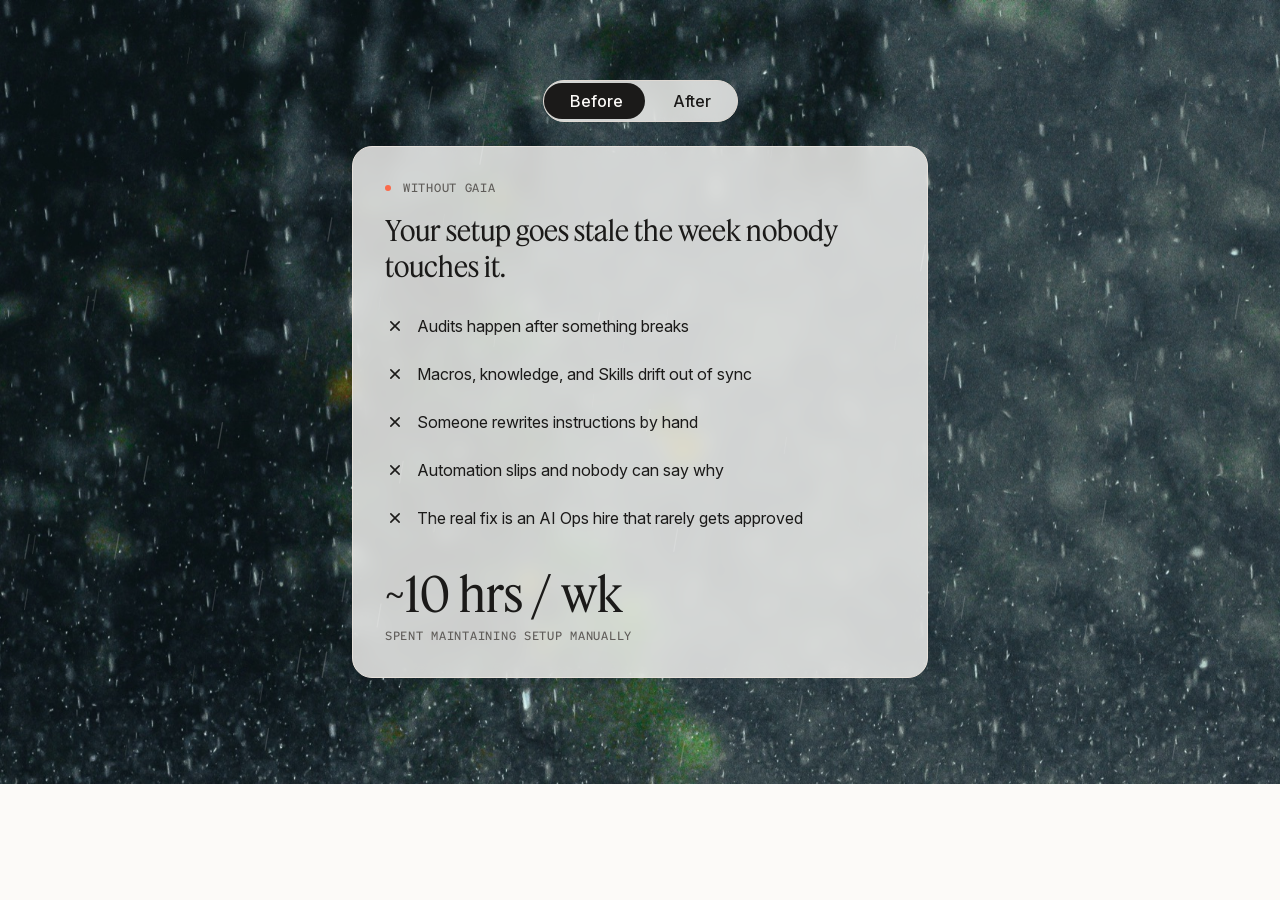
==== commit 116d69b6: "Lighten the rain, drop the window-drop effect Design review: the drops sitting on the window are gon" ====
--- a/before-after-prototype/index.html
+++ b/before-after-prototype/index.html
@@ -63,36 +63,6 @@
   .ba[data-state="before"] .particles--before,
   .ba[data-state="after"]  .particles--after { opacity: 1; visibility: visible; transition-delay: 0s; }
 
-  /* Wet glass: drops that sit on the "window", blur what is behind them, and slide down. */
-  .glass { overflow: hidden; }
-  .drop, .trail {
-    position: absolute; left: 0; top: 0;
-    will-change: transform;
-  }
-  /* Colourless lens. Real drops bend light at their edge: a thin bright ring at the rim, a faint
-     darker band just inside it, a sharp highlight top-left, and a soft glow at the bottom where light
-     leaves the drop. Only white and black at low alpha, so the drop takes its colour from the backdrop. */
-  .drop {
-    border-radius: 50%;
-    -webkit-backdrop-filter: blur(2.5px) contrast(1.18) saturate(1.15);
-    backdrop-filter: blur(2.5px) contrast(1.18) saturate(1.15);
-    background:
-      radial-gradient(ellipse 26% 18% at 31% 25%, rgba(255,255,255,.9) 0, rgba(255,255,255,.3) 55%, rgba(255,255,255,0) 100%),
-      radial-gradient(ellipse 50% 26% at 50% 90%, rgba(255,255,255,.22) 0, rgba(255,255,255,0) 100%),
-      radial-gradient(circle at 50% 50%, rgba(255,255,255,0) 58%, rgba(0,0,0,.13) 76%, rgba(255,255,255,.42) 89%, rgba(255,255,255,.1) 96%, rgba(255,255,255,0) 100%);
-    box-shadow:
-      inset 0 0 1px rgba(255,255,255,.4),
-      inset -1px -2px 3px rgba(0,0,0,.12),
-      0 2px 5px rgba(0,0,0,.16);
-  }
-  .drop.is-sliding { border-radius: 48% 48% 50% 50% / 38% 38% 62% 62%; }
-  .trail {
-    width: 2px; height: 1px; border-radius: 2px;
-    background: linear-gradient(to bottom, rgba(255,255,255,0), rgba(255,255,255,.10));
-    -webkit-backdrop-filter: blur(1px) brightness(1.06);
-    backdrop-filter: blur(1px) brightness(1.06);
-    transform-origin: top center;
-  }
   .ba[data-layer="over"] .particles { z-index: 5; }
 
   /* ---------- Toggle ---------- */
@@ -212,7 +182,6 @@
   <div class="scene scene--after" aria-hidden="true"><img src="assets/img/spring-bg.jpg" alt=""></div>
   <div class="particles" aria-hidden="true">
     <canvas id="rain" class="particles--before"></canvas>
-    <div id="glass" class="glass particles--before"></div>
     <canvas id="petals" class="particles--after"></canvas>
   </div>
 
@@ -324,7 +293,7 @@
   /* ---------- Rain: thin white streaks, slight lean, three depths ---------- */
   const rain = makeLayer(document.getElementById('rain'),
     (w, h, d) => {
-      const n = Math.round((w * h) / 9000 * d);       // ~125 drops at 1440x780
+      const n = Math.round((w * h) / 18000 * d);      // ~62 drops at 1440x780
       return Array.from({ length: n }, () => {
         const depth = Math.random();                   // 0 far, 1 near
         return {
@@ -332,7 +301,7 @@
           len: 10 + depth * 16,
           speed: 520 + depth * 480,                    // px per second
           lean: 0.12 + depth * 0.06,                   // horizontal drift per unit fall
-          alpha: 0.10 + depth * 0.28,
+          alpha: 0.05 + depth * 0.14,
           width: 0.8 + depth * 0.6
         };
       });
@@ -440,65 +409,16 @@
       }
     });
 
-  /* ---------- Wet glass: DOM drops with backdrop-filter, sticking then sliding ---------- */
-  const glass = (() => {
-    const root = document.getElementById('glass');
-    let w = 0, h = 0, drops = [];
-    function spawn(d, fresh) {
-      d.size = Math.round(6 + Math.pow(Math.random(), 1.6) * 32);   // 6-38px, skewed small
-      d.x = rnd(w * 0.02, w * 0.98);
-      d.y = fresh ? rnd(-20, h * 0.85) : rnd(-30, h * 0.35);
-      d.y0 = d.y; d.vy = 0; d.vx = 0;
-      d.grow = 0;                                                 // 0..1, settles in over ~1s
-      d.wait = rnd(1, 5);                                         // every drop slides within 1-5s
-      d.sliding = false;
-      d.el.classList.remove('is-sliding');
-      d.trail.style.transform = 'scaleY(0)';
-      d.el.style.width = d.el.style.height = d.size + 'px';
-    }
-    function build() {
-      root.textContent = '';
-      const n = Math.round((w / 1440) * 10 * density);
-      drops = Array.from({ length: n }, () => {
-        const el = document.createElement('div'); el.className = 'drop';
-        const trail = document.createElement('div'); trail.className = 'trail';
-        root.appendChild(trail); root.appendChild(el);
-        const d = { el, trail }; spawn(d, true); return d;
-      });
-    }
-    function resize() { const r = root.getBoundingClientRect(); w = r.width; h = r.height; build(); }
-    function frame(dt) {
-      for (const d of drops) {
-        if (!d.sliding) {
-          d.grow = Math.min(1, d.grow + dt);
-          d.wait -= dt;
-          if (d.wait <= 0) { d.sliding = true; d.el.classList.add('is-sliding'); }
-        } else {
-          d.vy = Math.min(d.vy + 120 * dt * (d.size / 12), 90 + d.size * 5);   // small drops crawl, big ones run
-          d.vx += (rnd(-1, 1) * 25 - d.vx * 2) * dt;               // small wander, damped
-          d.y += d.vy * dt; d.x += d.vx * dt;
-          const len = Math.min(Math.max(0, d.y - d.y0), 40 + d.size * 3);   // short wet track behind the drop
-          d.trail.style.transform = `translate(${d.x - 1}px, ${d.y - len}px) scaleY(${len})`;
-          if (d.y > h + 30) spawn(d, false);
-        }
-        const sc = 0.6 + 0.4 * d.grow, sy = d.sliding ? 1.25 : 1;
-        d.el.style.transform = `translate(${d.x - d.size / 2}px, ${d.y - d.size / 2}px) scale(${sc}, ${sc * sy})`;
-      }
-    }
-    return { resize, frame, reseed: build };
-  })();
-
   /* ---------- Run loop: only the visible scene, only while on screen ---------- */
   let visible = true, raf = 0;
   function loop(t) {
     raf = 0;
     if (!visible || document.hidden) return;
     rain.frame(t); petals.frame(t);   // both, so the crossfade never shows a stale frame
-    glass.frame(Math.min((t - (loop.last || t)) / 1000, 0.05)); loop.last = t;
     raf = requestAnimationFrame(loop);
   }
   function start() { if (!raf && !reduced) raf = requestAnimationFrame(loop); }
-  function resizeAll() { rain.resize(); petals.resize(); glass.resize(); if (reduced) { rain.frame(0); petals.frame(0); glass.frame(0); } }
+  function resizeAll() { rain.resize(); petals.resize(); if (reduced) { rain.frame(0); petals.frame(0); } }
 
   new ResizeObserver(resizeAll).observe(section);
   new IntersectionObserver(([e]) => { visible = e.isIntersecting; start(); }, { threshold: 0.05 }).observe(section);
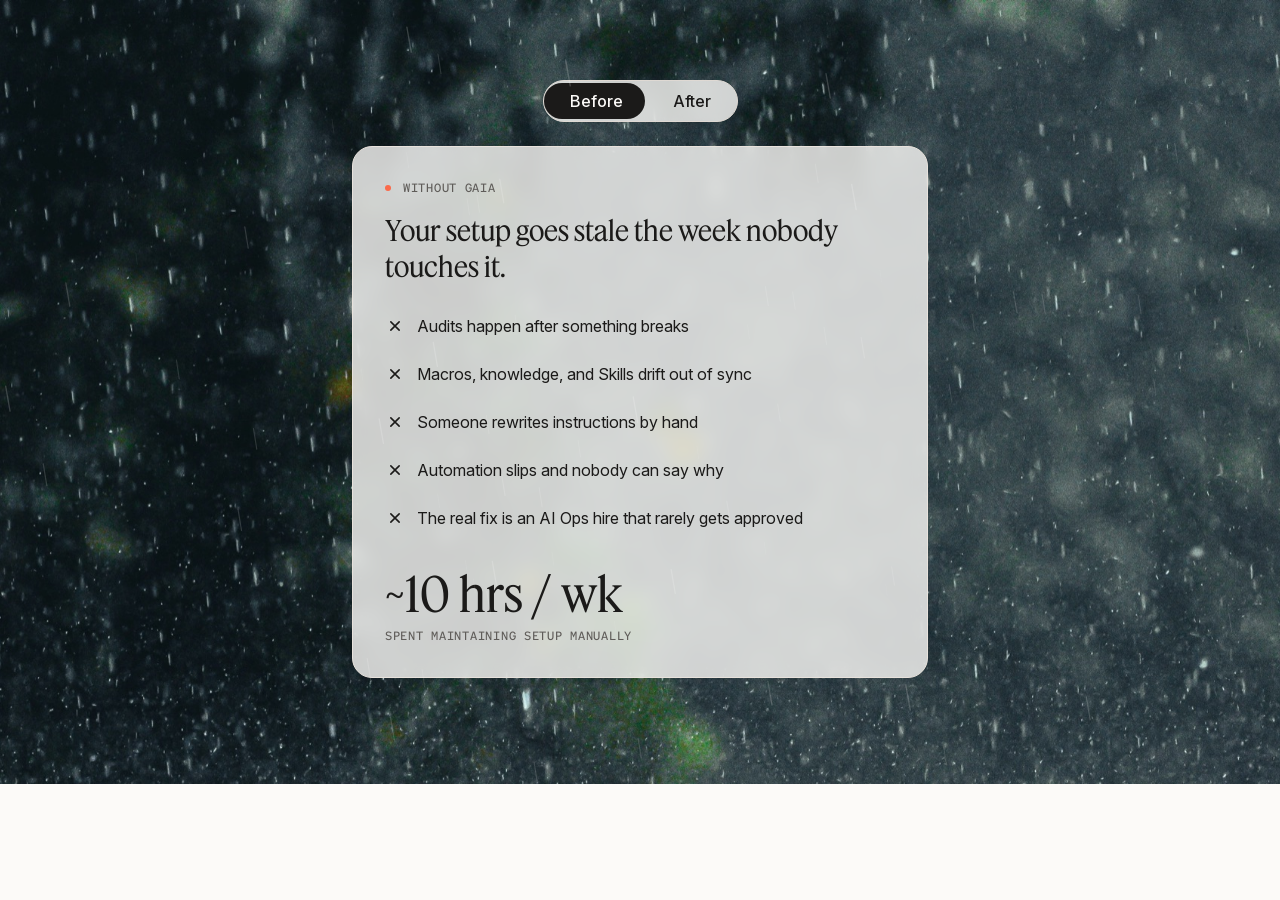
==== commit fde3fc27: "Flip the rain horizontally The canvas rain now falls down and to the right: the drift, the streak le" ====
--- a/before-after-prototype/index.html
+++ b/before-after-prototype/index.html
@@ -297,7 +297,7 @@
       return Array.from({ length: n }, () => {
         const depth = Math.random();                   // 0 far, 1 near
         return {
-          x: rnd(-w * 0.1, w), y: rnd(-h, h),
+          x: rnd(0, w * 1.1), y: rnd(-h, h),
           len: 10 + depth * 16,
           speed: 520 + depth * 480,                    // px per second
           lean: 0.12 + depth * 0.06,                   // horizontal drift per unit fall
@@ -309,13 +309,13 @@
     (ctx, drops, w, h, dt) => {
       ctx.lineCap = 'round';
       for (const p of drops) {
-        p.y += p.speed * dt; p.x -= p.speed * p.lean * dt;
-        if (p.y > h + p.len) { p.y = -p.len - rnd(0, h * 0.3); p.x = rnd(0, w * 1.1); }
+        p.y += p.speed * dt; p.x += p.speed * p.lean * dt;
+        if (p.y > h + p.len) { p.y = -p.len - rnd(0, h * 0.3); p.x = rnd(-w * 0.1, w); }
         ctx.strokeStyle = `rgba(255,255,255,${p.alpha})`;
         ctx.lineWidth = p.width;
         ctx.beginPath();
         ctx.moveTo(p.x, p.y);
-        ctx.lineTo(p.x + p.len * p.lean, p.y - p.len);
+        ctx.lineTo(p.x - p.len * p.lean, p.y - p.len);
         ctx.stroke();
       }
     });
